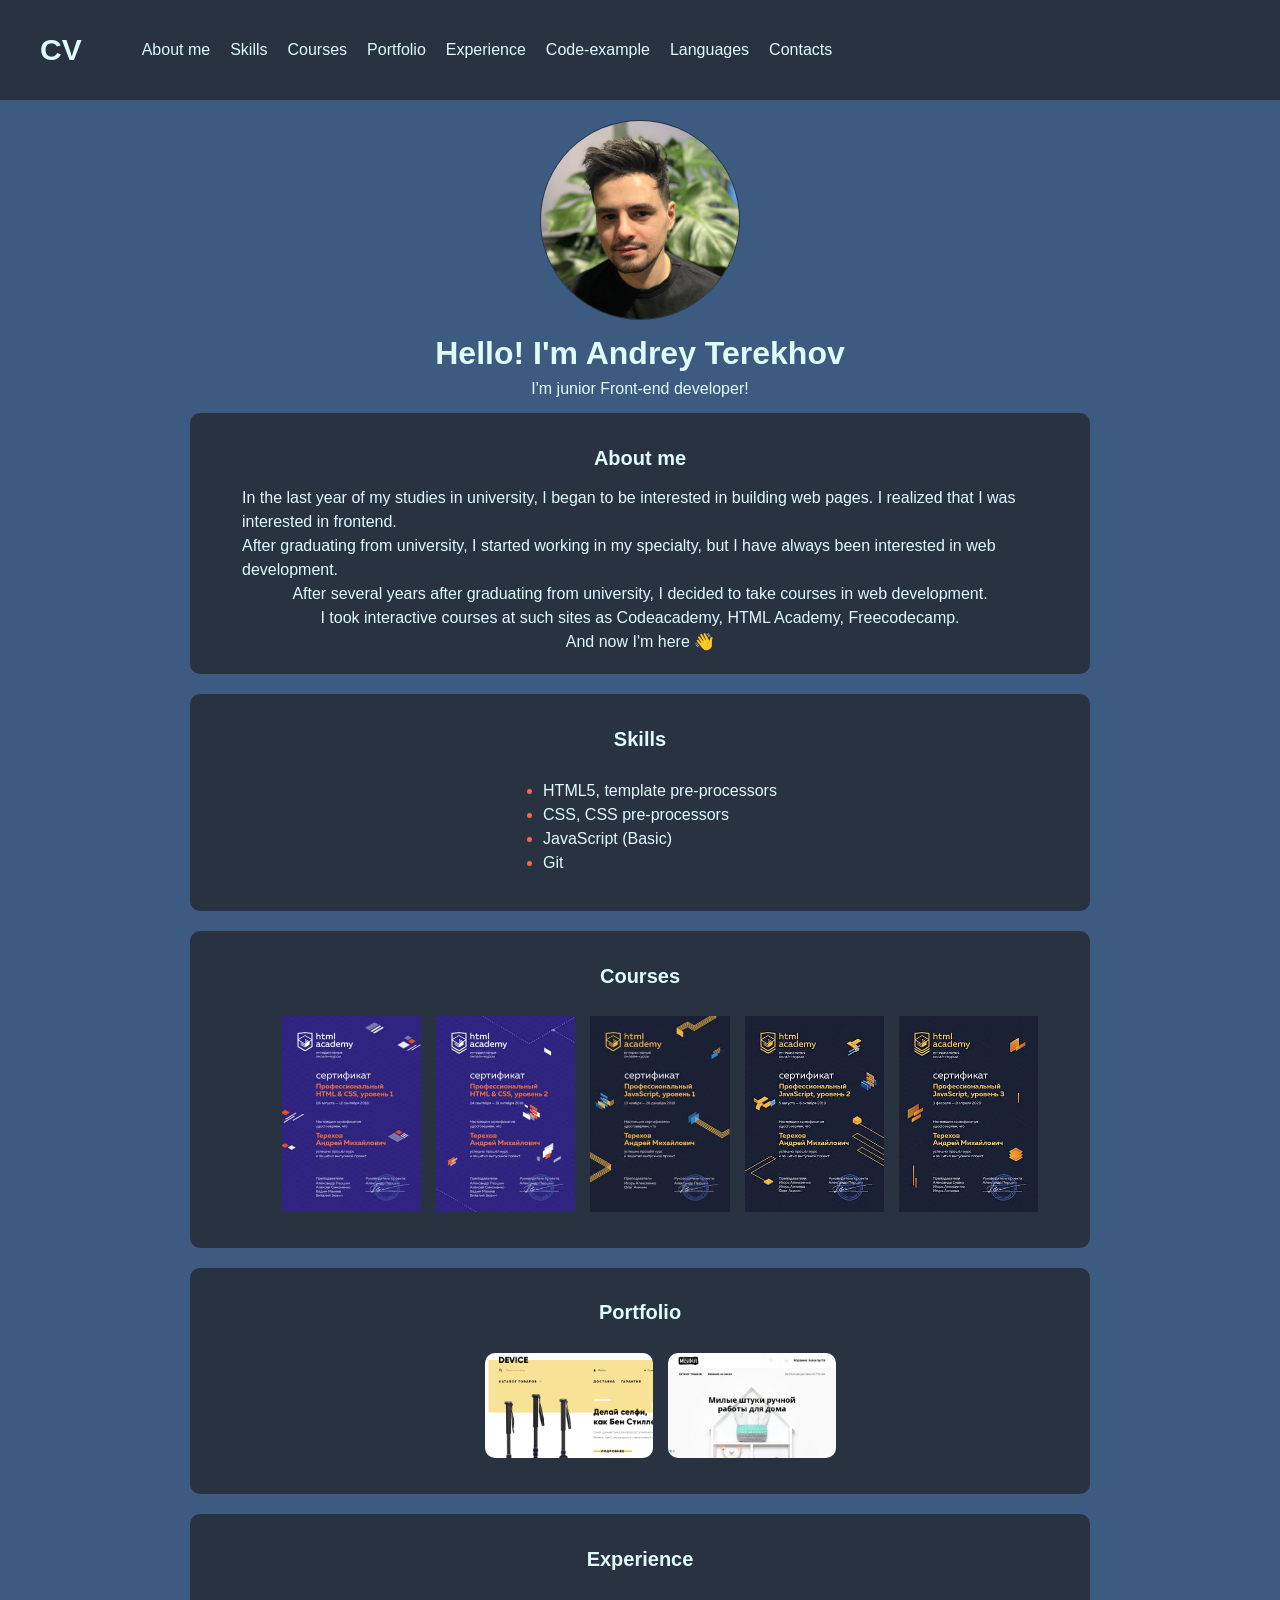
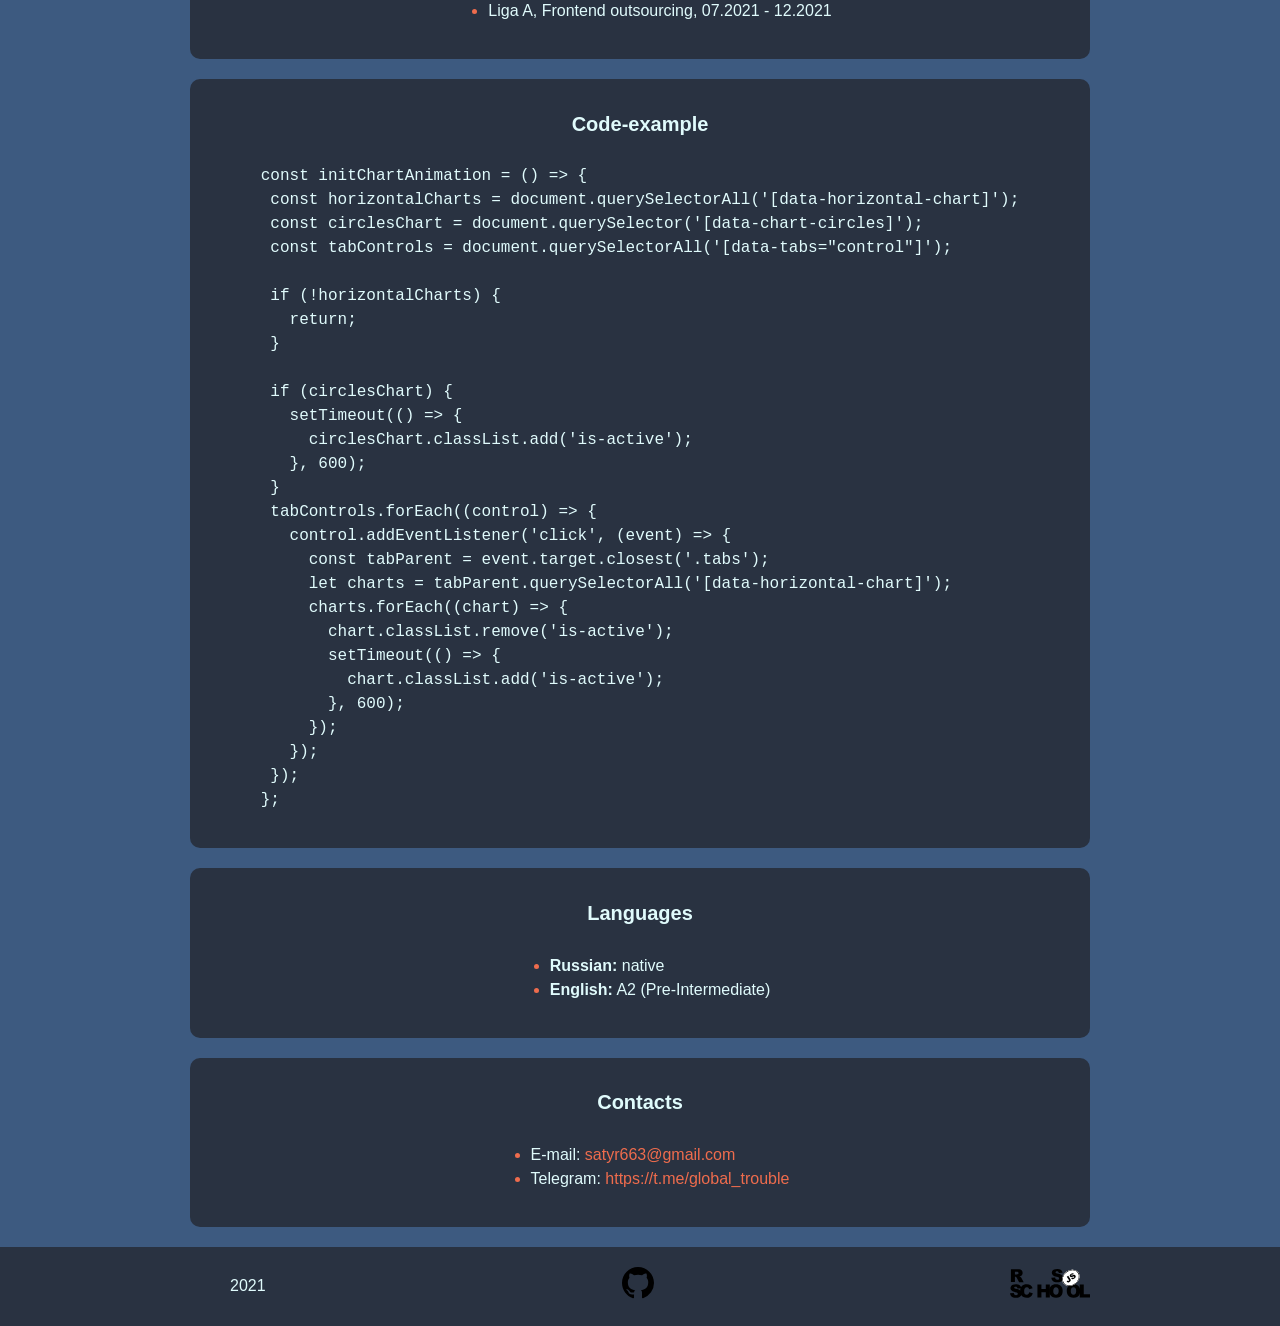
==== main.html @ 14628956 "feat: add html and css files in project" ====
<!DOCTYPE html>
<html lang="ru">
  <head>
    <title>CV</title>
    <meta charset="utf-8">
    <meta name="viewport" content="width=device-width, initial-scale=1.0">
    <meta http-equiv="X-UA-Compatible" content="ie=edge">
    <meta name="description" content="CV">
    <link rel="stylesheet" href="css/style.min.css">
  </head>
  <body>
    <div class="visually-hidden"><svg xmlns="http://www.w3.org/2000/svg" xmlns:xlink="http://www.w3.org/1999/xlink"><symbol id="icon-close" viewBox="0 0 20 20"><path d="M.293 18.291a1 1 0 101.414 1.414L10 11.413l8.292 8.292a1 1 0 101.414-1.414l-8.292-8.292 8.292-8.292A1 1 0 1018.291.293L9.999 8.585 1.707.293A1 1 0 10.293 1.707L8.585 10 .293 18.291z"/></symbol></svg></div>
    <div class="wrapper">
      <header class="header">
        <div class="header__wrapper"><a class="header__logo">CV</a>
          <nav class="main-nav">
            <button class="main-nav__toggle btn-reset" type="button" aria-label="Переключатель отображения меню" aria-pressed="false">
              <svg width="20" height="20" aria-hidden="true">
                <use xlink:href="#icon-burger"></use>
              </svg>
            </button>
            <div class="main-nav__wrapper">
              <ul class="main-nav__list">
                <li class="main-nav__item"><a class="main-nav__link" href="#about-me">About me</a>
                </li>
                <li class="main-nav__item"><a class="main-nav__link" href="#skills">Skills</a>
                </li>
                <li class="main-nav__item"><a class="main-nav__link" href="#courses">Courses</a>
                </li>
                <li class="main-nav__item"><a class="main-nav__link" href="#portfolio">Portfolio</a>
                </li>
                <li class="main-nav__item"><a class="main-nav__link" href="#experience">Experience</a>
                </li>
                <li class="main-nav__item"><a class="main-nav__link" href="#code-example">Code-example</a>
                </li>
                <li class="main-nav__item"><a class="main-nav__link" href="#languages">Languages</a>
                </li>
                <li class="main-nav__item"><a class="main-nav__link" href="#contacts">Contacts</a>
                </li>
              </ul>
            </div>
          </nav>
        </div>
      </header>
      <main>
        <section class="hero-unit">
          <div class="container">
            <div class="hero-unit__wrapper">
              <div class="hero-unit__avatar"><img src="img/content/photo.jpg" srcset="img/content/photo@2x.jpg 2x" width="120" height="120" alt="Photo of Andrey">
              </div>
              <div class="hero-unit__col">
                <h1 class="title">Hello! I'm Andrey Terekhov</h1>
                <p class="text">I'm junior Front-end developer!</p>
              </div>
            </div>
          </div>
        </section>
        <section class="section about-me" id="about-me">
          <div class="container">
            <div class="section__wrapper">
              <h2 class="title">About me</h2>
              <p class="text">In the last year of my studies in university, I began to be interested in building web pages. I realized that I was interested in frontend.</p>
              <p class="text">After graduating from university, I started working in my specialty, but I have always been interested in web development.</p>
              <p class="text">After several years after graduating from university, I decided to take courses in web development.</p>
              <p class="text">I took interactive courses at such sites as Codeacademy, HTML Academy, Freecodecamp.</p>
              <p class="text">And now I'm here 👋</p>
            </div>
          </div>
        </section>
        <section class="section skills" id="skills">
          <div class="container">
            <div class="section__wrapper">
              <h2 class="title">Skills</h2>
              <ul>
                <li>HTML5, template pre-processors</li>
                <li>CSS, CSS pre-processors</li>
                <li>JavaScript (Basic)</li>
                <li>Git</li>
              </ul>
            </div>
          </div>
        </section>
        <section class="section courses" id="courses">
          <div class="container">
            <div class="section__wrapper">
              <h2 class="title">Courses</h2>
              <ul class="courses__list">
                <li><a href="https://assets.htmlacademy.ru/certificates/intensive/87/117192.pdf?1536945307" target="_blank" rel="noopener noreferrer"><img src="img/content/html1.jpg" srcset="img/content/html1@2x.jpg 2x" width="270" height="379" alt="html1"></a></li>
                <li><a href="https://assets.htmlacademy.ru/certificates/intensive/91/117192.pdf?1542209056" target="_blank" rel="noopener noreferrer"><img src="img/content/html2.jpg" srcset="img/content/html2@2x.jpg 2x" width="270" height="379" alt="html2"></a></li>
                <li><a href="https://assets.htmlacademy.ru/certificates/intensive/95/117192.pdf?1549277543" target="_blank" rel="noopener noreferrer"><img src="img/content/js1.jpg" srcset="img/content/js1@2x.jpg 2x" width="270" height="379" alt="js1"></a></li>
                <li><a href="https://assets.htmlacademy.ru/certificates/intensive/137/117192.pdf?1569927193" target="_blank" rel="noopener noreferrer"><img src="img/content/js2.jpg" srcset="img/content/js2@2x.jpg 2x" width="270" height="379" alt="js2"></a></li>
                <li><a href="https://assets.htmlacademy.ru/certificates/intensive/139/117192.pdf?1585689611" target="_blank" rel="noopener noreferrer"><img src="img/content/js3.jpg" srcset="img/content/js3@2x.jpg 2x" width="270" height="379" alt="js3"></a></li>
              </ul>
            </div>
          </div>
        </section>
        <section class="section portfolio" id="portfolio">
          <div class="container">
            <div class="section__wrapper">
              <h2 class="title">Portfolio</h2>
              <ul>
                <li><a href="https://inspiring-euler-2de809.netlify.app/" target="_blank" rel="noopener noreferrer"><img src="img/content/device.png" srcset="img/content/device@2x.png 2x" width="168" height="105" alt="device"></a></li>
                <li><a href="https://mystifying-torvalds-80da05.netlify.app/" target="_blank" rel="noopener noreferrer"><img src="img/content/mishka.png" srcset="img/content/mishka@2x.png 2x" width="168" height="105" alt="mishka"></a></li>
              </ul>
            </div>
          </div>
        </section>
        <section class="section experience" id="experience">
          <div class="container">
            <div class="section__wrapper">
              <h2 class="title">Experience</h2>
              <ul>
                <li>Liga A, Frontend outsourcing, 07.2021 - 12.2021</li>
              </ul>
            </div>
          </div>
        </section>
        <section class="section code-example" id="code-example">
          <div class="container">
            <div class="section__wrapper">
              <h2 class="title">Code-example</h2>
              <pre>const initChartAnimation = () => {
 const horizontalCharts = document.querySelectorAll('[data-horizontal-chart]');
 const circlesChart = document.querySelector('[data-chart-circles]');
 const tabControls = document.querySelectorAll('[data-tabs="control"]');

 if (!horizontalCharts) {
   return;
 }

 if (circlesChart) {
   setTimeout(() => {
     circlesChart.classList.add('is-active');
   }, 600);
 }
 tabControls.forEach((control) => {
   control.addEventListener('click', (event) => {
     const tabParent = event.target.closest('.tabs');
     let charts = tabParent.querySelectorAll('[data-horizontal-chart]');
     charts.forEach((chart) => {
       chart.classList.remove('is-active');
       setTimeout(() => {
         chart.classList.add('is-active');
       }, 600);
     });
   });
 });
};</pre>
            </div>
          </div>
        </section>
        <section class="section languages" id="languages">
          <div class="container">
            <div class="section__wrapper">
              <h2 class="title">Languages</h2>
              <ul>
                <li><b>Russian:</b> native</li>
                <li><b>English:</b> A2 (Pre-Intermediate)</li>
              </ul>
            </div>
          </div>
        </section>
        <section class="section contacts" id="contacts">
          <div class="container">
            <div class="section__wrapper">
              <h2 class="title">Contacts</h2>
              <ul>
                <li>E-mail:<a href="mailto:satyr663@gmail.com" target="_blank" rel="noopener noreferrer">&nbsp;satyr663@gmail.com</a></li>
                <li>Telegram:<a href="https://t.me/global_trouble" target="_blank" rel="noopener noreferrer">&nbsp;https://t.me/global_trouble</a></li>
              </ul>
            </div>
          </div>
        </section>
      </main>
      <footer class="footer">
        <ul>
          <li>2021</li>
          <li><a href="https://github.com/Trouble-Andrew" target="_blank" rel="noopener noreferrer"><svg height="32" aria-hidden="true" viewBox="0 0 16 16" version="1.1" width="32" data-view-component="true" class="octicon octicon-mark-github">
<path fill-rule="evenodd" d="M8 0C3.58 0 0 3.58 0 8c0 3.54 2.29 6.53 5.47 7.59.4.07.55-.17.55-.38 0-.19-.01-.82-.01-1.49-2.01.37-2.53-.49-2.69-.94-.09-.23-.48-.94-.82-1.13-.28-.15-.68-.52-.01-.53.63-.01 1.08.58 1.23.82.72 1.21 1.87.87 2.33.66.07-.52.28-.87.51-1.07-1.78-.2-3.64-.89-3.64-3.95 0-.87.31-1.59.82-2.15-.08-.2-.36-1.02.08-2.12 0 0 .67-.21 2.2.82.64-.18 1.32-.27 2-.27.68 0 1.36.09 2 .27 1.53-1.04 2.2-.82 2.2-.82.44 1.1.16 1.92.08 2.12.51.56.82 1.27.82 2.15 0 3.07-1.87 3.75-3.65 3.95.29.25.54.73.54 1.48 0 1.07-.01 1.93-.01 2.2 0 .21.15.46.55.38A8.013 8.013 0 0016 8c0-4.42-3.58-8-8-8z"></path>
</svg></a></li>
          <li class="footer__rs"><a href="https://rs.school/js/" target="_blank" rel="noopener noreferrer"><svg id="Layer_1" xmlns="http://www.w3.org/2000/svg" xmlns:xlink="http://www.w3.org/1999/xlink" viewBox="0 0 552.8 205.3"><style>.st0{fill:#fff}.st1{clip-path:url(#SVGID_2_)}.st2{clip-path:url(#SVGID_4_)}.st3{clip-path:url(#SVGID_6_)}.st4{clip-path:url(#SVGID_8_)}.st5{fill:#fff;stroke:#000;stroke-width:4;stroke-miterlimit:10}.st6{clip-path:url(#SVGID_8_)}.st6,.st7{fill:none;stroke:#000;stroke-width:4;stroke-miterlimit:10}.st8,.st9{clip-path:url(#SVGID_10_)}.st9{fill:none;stroke:#000;stroke-width:4;stroke-miterlimit:10}</style><title>rs_school_js</title><path d="M285.4 68l26.3-1.7c.6 4.3 1.7 7.5 3.5 9.8 2.9 3.6 6.9 5.4 12.2 5.4 3.9 0 7-.9 9.1-2.8 2-1.5 3.2-3.9 3.2-6.4 0-2.4-1.1-4.7-3-6.2-2-1.8-6.7-3.6-14.1-5.2-12.1-2.7-20.8-6.3-25.9-10.9-5.1-4.3-8-10.6-7.8-17.3 0-4.6 1.4-9.2 4-13 3-4.3 7.1-7.7 12-9.6 5.3-2.3 12.7-3.5 22-3.5 11.4 0 20.1 2.1 26.1 6.4 6 4.2 9.6 11 10.7 20.3l-26 1.5c-.7-4-2.1-6.9-4.4-8.8s-5.3-2.8-9.2-2.8c-3.2 0-5.6.7-7.2 2-1.5 1.2-2.5 3-2.4 5 0 1.5.8 2.9 2 3.8 1.3 1.2 4.4 2.3 9.3 3.3 12.1 2.6 20.7 5.2 26 7.9 5.3 2.7 9.1 6 11.4 9.9 2.4 4 3.6 8.6 3.5 13.3 0 5.6-1.6 11.2-4.8 15.9-3.3 4.9-7.9 8.7-13.3 11-5.7 2.5-12.9 3.8-21.5 3.8-15.2 0-25.7-2.9-31.6-8.8S286.1 77 285.4 68zM6.3 97.6V8.2h46.1c8.5 0 15.1.7 19.6 2.2 4.4 1.4 8.3 4.3 10.9 8.2 2.9 4.3 4.3 9.3 4.2 14.5.3 8.8-4.2 17.2-11.9 21.6-3 1.7-6.3 2.9-9.7 3.5 2.5.7 5 1.9 7.2 3.3 1.7 1.4 3.1 3 4.4 4.7 1.5 1.7 2.8 3.6 3.9 5.6l13.4 25.9H63L48.2 70.2c-1.9-3.5-3.5-5.8-5-6.9-2-1.4-4.4-2.1-6.8-2.1H34v36.3H6.3zM34 44.4h11.7c2.5-.2 4.9-.6 7.3-1.2 1.8-.3 3.4-1.3 4.5-2.8 2.7-3.6 2.3-8.7-1-11.8-1.8-1.5-5.3-2.3-10.3-2.3H34v18.1zM0 174.2l26.3-1.7c.6 4.3 1.7 7.5 3.5 9.8 2.8 3.6 6.9 5.5 12.2 5.5 3.9 0 7-.9 9.1-2.8 2-1.6 3.2-3.9 3.2-6.4 0-2.4-1.1-4.7-3-6.2-2-1.8-6.7-3.6-14.2-5.2-12.1-2.7-20.8-6.3-25.9-10.9-5.1-4.3-8-10.6-7.8-17.3 0-4.6 1.4-9.2 4-13 3-4.3 7.1-7.7 12-9.6 5.3-2.3 12.7-3.5 22-3.5 11.4 0 20.1 2.1 26.1 6.4s9.5 11 10.6 20.3l-26 1.5c-.7-4-2.1-6.9-4.4-8.8-2.2-1.9-5.3-2.8-9.2-2.7-3.2 0-5.6.7-7.2 2.1-1.6 1.2-2.5 3-2.4 5 0 1.5.8 2.9 2 3.8 1.3 1.2 4.4 2.3 9.3 3.3 12.1 2.6 20.7 5.2 26 7.9 5.3 2.7 9.1 6 11.4 9.9 2.4 4 3.6 8.6 3.6 13.2 0 5.6-1.7 11.1-4.8 15.8-3.3 4.9-7.9 8.7-13.3 11-5.7 2.5-12.9 3.8-21.5 3.8-15.2 0-25.7-2.9-31.6-8.8-5.9-6-9.2-13.4-10-22.4z"/><path d="M133 167.2l24.2 7.3c-1.3 6.1-4 11.9-7.7 17-3.4 4.5-7.9 8-13 10.3-5.2 2.3-11.8 3.5-19.8 3.5-9.7 0-17.7-1.4-23.8-4.2-6.2-2.8-11.5-7.8-16-14.9-4.5-7.1-6.7-16.2-6.7-27.3 0-14.8 3.9-26.2 11.8-34.1s19-11.9 33.4-11.9c11.3 0 20.1 2.3 26.6 6.8 6.4 4.6 11.2 11.6 14.4 21l-24.4 5.4c-.6-2.1-1.5-4.2-2.7-6-1.5-2.1-3.4-3.7-5.7-4.9-2.3-1.2-4.9-1.7-7.5-1.7-6.3 0-11.1 2.5-14.4 7.6-2.5 3.7-3.8 9.6-3.8 17.6 0 9.9 1.5 16.7 4.5 20.4 3 3.7 7.2 5.5 12.7 5.5 5.3 0 9.3-1.5 12-4.4 2.7-3.1 4.7-7.4 5.9-13zm56.5-52.8h27.6v31.3h30.2v-31.3h27.8v89.4h-27.8v-36.2h-30.2v36.2h-27.6v-89.4z"/><path d="M271.3 159.1c0-14.6 4.1-26 12.2-34.1 8.1-8.1 19.5-12.2 34-12.2 14.9 0 26.3 4 34.4 12S364 144 364 158.4c0 10.5-1.8 19-5.3 25.7-3.4 6.6-8.7 12-15.2 15.6-6.7 3.7-15 5.6-24.9 5.6-10.1 0-18.4-1.6-25-4.8-6.8-3.4-12.4-8.7-16.1-15.2-4.1-7-6.2-15.7-6.2-26.2zm27.6.1c0 9 1.7 15.5 5 19.5 3.3 3.9 7.9 5.9 13.7 5.9 5.9 0 10.5-1.9 13.8-5.8s4.9-10.8 4.9-20.8c0-8.4-1.7-14.6-5.1-18.4-3.4-3.9-8-5.8-13.8-5.8-5.1-.2-10 2-13.4 5.9-3.4 3.9-5.1 10.4-5.1 19.5zm93.4-.1c0-14.6 4.1-26 12.2-34.1 8.1-8.1 19.5-12.2 34-12.2 14.9 0 26.4 4 34.4 12S485 144 485 158.4c0 10.5-1.8 19-5.3 25.7-3.4 6.6-8.7 12-15.2 15.6-6.7 3.7-15 5.6-24.9 5.6-10.1 0-18.4-1.6-25-4.8-6.8-3.4-12.4-8.7-16.1-15.2-4.1-7-6.2-15.7-6.2-26.2zm27.6.1c0 9 1.7 15.5 5 19.5 3.3 3.9 7.9 5.9 13.7 5.9 5.9 0 10.5-1.9 13.8-5.8 3.3-3.9 4.9-10.8 4.9-20.8 0-8.4-1.7-14.6-5.1-18.4-3.4-3.9-8-5.8-13.8-5.8-5.1-.2-10.1 2-13.4 5.9-3.4 3.9-5.1 10.4-5.1 19.5z"/><path d="M482.1 114.4h27.6v67.4h43.1v22H482v-89.4z"/><ellipse transform="rotate(-37.001 420.46 67.88)" class="st0" cx="420.5" cy="67.9" rx="63" ry="51.8"/><defs><ellipse id="SVGID_1_" transform="rotate(-37.001 420.46 67.88)" cx="420.5" cy="67.9" rx="63" ry="51.8"/></defs><clipPath id="SVGID_2_"><use xlink:href="#SVGID_1_" overflow="visible"/></clipPath><g class="st1"><path transform="rotate(-37.001 420.82 68.353)" class="st0" d="M330.9-14.2h179.8v165.1H330.9z"/><g id="Layer_2_1_"><defs><path id="SVGID_3_" transform="rotate(-37.001 420.82 68.353)" d="M330.9-14.2h179.8v165.1H330.9z"/></defs><clipPath id="SVGID_4_"><use xlink:href="#SVGID_3_" overflow="visible"/></clipPath><g id="Layer_1-2" class="st2"><ellipse transform="rotate(-37.001 420.46 67.88)" class="st0" cx="420.5" cy="67.9" rx="63" ry="51.8"/><defs><ellipse id="SVGID_5_" transform="rotate(-37.001 420.46 67.88)" cx="420.5" cy="67.9" rx="63" ry="51.8"/></defs><clipPath id="SVGID_6_"><use xlink:href="#SVGID_5_" overflow="visible"/></clipPath><g class="st3"><path transform="rotate(-37 420.799 68.802)" class="st0" d="M357.8 17h125.9v103.7H357.8z"/><defs><path id="SVGID_7_" transform="rotate(-37 420.799 68.802)" d="M357.8 17h125.9v103.7H357.8z"/></defs><clipPath id="SVGID_8_"><use xlink:href="#SVGID_7_" overflow="visible"/></clipPath><g class="st4"><ellipse transform="rotate(-37.001 420.46 67.88)" class="st5" cx="420.5" cy="67.9" rx="63" ry="51.8"/></g><path transform="rotate(-37 420.799 68.802)" class="st6" d="M357.8 17h125.9v103.7H357.8z"/><ellipse transform="rotate(-37.001 420.46 67.88)" class="st7" cx="420.5" cy="67.9" rx="63" ry="51.8"/><path transform="rotate(-37 420.799 68.802)" class="st0" d="M357.8 17h125.9v103.7H357.8z"/><defs><path id="SVGID_9_" transform="rotate(-37 420.799 68.802)" d="M357.8 17h125.9v103.7H357.8z"/></defs><clipPath id="SVGID_10_"><use xlink:href="#SVGID_9_" overflow="visible"/></clipPath><g class="st8"><ellipse transform="rotate(-37.001 420.46 67.88)" class="st5" cx="420.5" cy="67.9" rx="63" ry="51.8"/></g><path transform="rotate(-37 420.799 68.802)" class="st9" d="M357.8 17h125.9v103.7H357.8z"/><path transform="rotate(-37.001 420.82 68.353)" class="st7" d="M330.9-14.2h179.8v165.1H330.9z"/></g><ellipse transform="rotate(-37.001 420.46 67.88)" class="st7" cx="420.5" cy="67.9" rx="63" ry="51.8"/><path d="M392.4 61.3l10-7 12.3 17.5c2.1 2.8 3.7 5.8 4.9 9.1.7 2.5.5 5.2-.5 7.6-1.3 3-3.4 5.5-6.2 7.3-3.3 2.3-6.1 3.6-8.5 4-2.3.4-4.7 0-6.9-1-2.4-1.2-4.5-2.9-6.1-5.1l8.6-8c.7 1.1 1.6 2.1 2.6 2.9.7.5 1.5.8 2.4.8.7 0 1.4-.3 1.9-.7 1-.6 1.7-1.8 1.6-3-.3-1.7-1-3.4-2.1-4.7l-14-19.7zm30 11.1l9.1-7.2c1 1.2 2.3 2.1 3.7 2.6 2 .6 4.1.2 5.8-1.1 1.2-.8 2.2-1.9 2.6-3.3.6-1.8-.4-3.8-2.2-4.4-.3-.1-.6-.2-.9-.2-1.2-.1-3.3.4-6.4 1.7-5.1 2.1-9.1 2.9-12.1 2.6-2.9-.3-5.6-1.8-7.2-4.3-1.2-1.7-1.8-3.7-1.9-5.7 0-2.3.6-4.6 1.9-6.5 1.9-2.7 4.2-5 7-6.8 4.2-2.9 7.9-4.3 11.1-4.3 3.2 0 6.2 1.5 9 4.6l-9 7.1c-1.8-2.3-5.2-2.8-7.5-1l-.3.3c-1 .6-1.7 1.5-2.1 2.6-.3.8-.1 1.7.4 2.4.4.5 1 .9 1.7.9.8.1 2.2-.3 4.2-1.2 5-2.1 8.8-3.3 11.4-3.7 2.2-.4 4.5-.2 6.6.7 1.9.8 3.5 2.2 4.6 3.9 1.4 2 2.2 4.4 2.3 6.9.1 2.6-.6 5.1-2 7.3-1.8 2.7-4.1 5-6.8 6.8-5.5 3.8-10 5.4-13.6 4.8-3.9-.6-7.1-2.6-9.4-5.5z"/></g></g></g></svg></a></li>
        </ul>
      </footer>
    </div>
  </body>
</html>
---- css/style.min.css ----
/*! normalize.css v8.0.1 | MIT License | github.com/necolas/normalize.css */
@-webkit-keyframes disableBreakpointAnimation{0%,to{visibility:hidden;opacity:0}}@keyframes disableBreakpointAnimation{0%,to{visibility:hidden;opacity:0}}html{line-height:1.15;-webkit-text-size-adjust:100%}details,main{display:block}h1{margin:.67em 0;font-size:2em}hr{-webkit-box-sizing:content-box;box-sizing:content-box;height:0;overflow:visible}code,kbd,pre,samp{font-size:1em;font-family:monospace,monospace}a{background-color:transparent;color:#ee6c4d;text-decoration:none}abbr[title]{-webkit-text-decoration:underline dotted;text-decoration:underline dotted;border-bottom:none}b,strong{font-weight:bolder}small{font-size:80%}sub,sup{position:relative;font-size:75%;line-height:0;vertical-align:baseline}sub{bottom:-.25em}sup{top:-.5em}img{border-style:none}button,input,optgroup,select,textarea{margin:0;font-size:100%;line-height:1.15;font-family:inherit}button,input{overflow:visible}button,select{text-transform:none}[type=button]::-moz-focus-inner,[type=reset]::-moz-focus-inner,[type=submit]::-moz-focus-inner,button::-moz-focus-inner{padding:0;border-style:none}[type=button]:-moz-focusring,[type=reset]:-moz-focusring,[type=submit]:-moz-focusring,button:-moz-focusring{outline:1px dotted ButtonText}fieldset{padding:.35em .75em .625em}legend{display:table;max-width:100%;color:inherit;white-space:normal}progress{vertical-align:baseline}textarea{overflow:auto;resize:none}[type=checkbox],[type=radio],legend{-webkit-box-sizing:border-box;box-sizing:border-box;padding:0}[type=number]::-webkit-inner-spin-button,[type=number]::-webkit-outer-spin-button{height:auto}[type=search]{outline-offset:-2px;-webkit-appearance:textfield}[type=search]::-webkit-search-decoration{-webkit-appearance:none}::-webkit-file-upload-button{font:inherit;-webkit-appearance:button}summary{display:list-item}[hidden],template{display:none}@font-face{font-style:normal;font-weight:400;font-family:"";font-display:swap;src:url(../fonts/.woff2) format("woff2"),url(../fonts/.woff) format("woff")}*,::after,::before,html{-webkit-box-sizing:border-box;box-sizing:border-box}body,html{margin:0;padding:0;font-size:1.11111vw;line-height:1.66667vw}body{width:100%;height:100%;font-style:normal;font-weight:400;font-size:16px;line-height:24px;font-family:"","Arial",sans-serif;color:#e0fbfc;background-color:#3d5a80;scroll-behavior:smooth;-webkit-font-smoothing:antialiased;-moz-osx-font-smoothing:grayscale;text-rendering:optimizeLegibility}img,video{display:block;max-width:100%;height:auto}input:-webkit-autofill{-webkit-box-shadow:inset 0 0 0 1000px #fff;box-shadow:inset 0 0 0 1000px #fff;-webkit-text-fill-color:#000}input,select,textarea{border-radius:0}input::-webkit-input-placeholder,textarea::-webkit-input-placeholder{opacity:1}input::-moz-placeholder,textarea::-moz-placeholder{opacity:1}input:-ms-input-placeholder,input::-ms-input-placeholder,textarea:-ms-input-placeholder,textarea::-ms-input-placeholder{opacity:1}input::placeholder,textarea::placeholder{opacity:1}input:invalid,textarea:invalid{-webkit-box-shadow:none;box-shadow:none}input::-ms-clear,input::-ms-reveal{display:none}input[type=search]::-webkit-search-cancel-button,input[type=search]::-webkit-search-decoration,input[type=search]::-webkit-search-results-button,input[type=search]::-webkit-search-results-decoration{-webkit-appearance:none;appearance:none}input::-webkit-inner-spin-button,input::-webkit-outer-spin-button{margin:0;-webkit-appearance:none;appearance:none}input[type=number]{-webkit-appearance:textfield;-moz-appearance:textfield;appearance:textfield}input:matches([type=email],[type=number],[type=password],[type=search],[type=tel],[type=text],[type=url]),select,textarea{-webkit-appearance:none;-moz-appearance:none;appearance:none}[type=button],[type=reset],[type=submit],button{-webkit-appearance:none;-moz-appearance:none;appearance:none}li::marker{color:#ee6c4d}.wrapper{position:relative;display:-webkit-box;display:-ms-flexbox;display:flex;-webkit-box-orient:vertical;-webkit-box-direction:normal;-ms-flex-direction:column;flex-direction:column;min-height:100vh;min-height:calc(100*var(--vh, 1vh));overflow:hidden}.wrapper--no-scrollbar{height:100vh;height:calc(100*var(--vh, 1vh));-ms-overflow-style:none;scrollbar-width:none}.modal::-webkit-scrollbar,.wrapper--no-scrollbar::-webkit-scrollbar{display:none}.wrapper .footer,.wrapper .header{-ms-flex-negative:0;flex-shrink:0}.wrapper main{-webkit-box-flex:1;-ms-flex-positive:1;flex-grow:1}.visually-hidden{position:absolute;width:1px;height:1px;margin:-1px;clip:rect(0 0 0 0)}.no-transition{-webkit-transition:none!important;transition:none!important}.rouble{font-family:"Rouble","Arial",sans-serif;text-transform:lowercase!important;font-weight:400!important}.scroll-lock-ios{position:fixed;overflow:hidden}.scroll-lock{overflow:hidden}.container{width:100%;max-width:90rem;margin:0 auto;padding:0 2.5rem}.header{display:-webkit-box;display:-ms-flexbox;display:flex;-webkit-box-align:center;-ms-flex-align:center;align-items:center;min-height:100px;padding:0 40px;background-color:#293241}.header__logo{font-size:1.875rem;font-weight:700}.header ul,.header__wrapper{display:-webkit-box;display:-ms-flexbox;display:flex}.header__wrapper{-webkit-box-align:center;-ms-flex-align:center;align-items:center}.header a,.header p{color:#e0fbfc}.header ul{margin:0 20px 0 60px;padding:0;list-style:none}.header ul li{margin-right:20px}.main-nav__toggle{display:none}.footer{padding:20px 60px;background-color:#293241}.footer ul{list-style:none;-webkit-box-pack:justify;-ms-flex-pack:justify;justify-content:space-between;-webkit-box-align:center;-ms-flex-align:center;align-items:center;max-width:56.25rem;margin:0 auto}.footer a{display:block}.footer svg{max-width:9.375rem;height:auto}.footer__rs svg{width:5rem;height:auto}.footer ul,.modal,.modal__wrapper{display:-webkit-box;display:-ms-flexbox;display:flex}.modal{top:0;right:0;bottom:0;left:0;z-index:1000;-webkit-box-orient:vertical;-webkit-box-direction:normal;-ms-flex-direction:column;flex-direction:column;overflow-y:auto;-webkit-overflow-scrolling:touch;background-color:rgba(0,0,0,.8);-webkit-transform:scale(1.2);transform:scale(1.2);visibility:hidden;opacity:0;-webkit-transition:opacity .6s cubic-bezier(.55,0,.1,1),visibility .6s cubic-bezier(.55,0,.1,1),-webkit-transform .6s cubic-bezier(.55,0,.1,1);transition:opacity .6s cubic-bezier(.55,0,.1,1),transform .6s cubic-bezier(.55,0,.1,1),visibility .6s cubic-bezier(.55,0,.1,1);transition:opacity .6s cubic-bezier(.55,0,.1,1),transform .6s cubic-bezier(.55,0,.1,1),visibility .6s cubic-bezier(.55,0,.1,1),-webkit-transform .6s cubic-bezier(.55,0,.1,1);pointer-events:none;-ms-overflow-style:none;scrollbar-width:none;position:fixed}.modal__wrapper{position:relative;-ms-flex-negative:0;flex-shrink:0;-webkit-box-pack:center;-ms-flex-pack:center;justify-content:center;-webkit-box-align:center;-ms-flex-align:center;align-items:center;width:100%;min-height:100%;padding:60px 40px}.modal__overlay{position:absolute;top:0;left:0;width:100%;height:100%;cursor:pointer}.modal__content{position:relative;width:600px;padding:40px;background-color:#fff}.modal__close-btn{position:absolute;top:22px;right:22px;z-index:1;width:40px;height:40px;padding:0;background:0 0;border:0;cursor:pointer}.modal--responsive .modal__content{width:100%}.modal--fit-content .modal__content{width:auto}.modal--no-scale{-webkit-transform:none;transform:none}.modal--preload{-webkit-transition:none;transition:none}.modal.is-active{-webkit-transform:scale(1);transform:scale(1);visibility:visible;opacity:1;pointer-events:auto}.about-me{padding-top:1.25rem}.about-me__col,.about-me__wrapper{display:-webkit-box;display:-ms-flexbox;display:flex;-webkit-box-orient:vertical;-webkit-box-direction:normal;-ms-flex-direction:column;flex-direction:column;-webkit-box-align:center;-ms-flex-align:center;align-items:center}.about-me__avatar img,.hero-unit__avatar img{width:12.5rem;height:12.5rem;border-radius:50%;border:.0625rem solid #293241}.about-me .title{margin-bottom:1.25rem}.about-me .text{margin:0}.hero-unit{padding-top:1.25rem}.hero-unit__col,.hero-unit__wrapper{display:-webkit-box;display:-ms-flexbox;display:flex;-webkit-box-orient:vertical;-webkit-box-direction:normal;-ms-flex-direction:column;flex-direction:column;-webkit-box-align:center;-ms-flex-align:center;align-items:center}.hero-unit .title{margin-bottom:0}.hero-unit .text,.section .title{font-size:1rem;line-height:1rem}.section{max-width:56.25rem;margin:0 auto;margin-bottom:1.25rem;background-color:#293241;border-radius:.625rem;padding:1.25rem}.courses ul,.portfolio ul,.section__wrapper{display:-webkit-box;display:-ms-flexbox;display:flex}.section__wrapper{-webkit-box-orient:vertical;-webkit-box-direction:normal;-ms-flex-direction:column;flex-direction:column;-webkit-box-align:center;-ms-flex-align:center;align-items:center}.section .title{font-size:1.25rem}.courses ul,.portfolio ul{list-style:none}.courses li:not(:last-child),.portfolio li:not(:last-child){margin-right:.9375rem}.courses a{display:block;-webkit-transition:-webkit-transform .3s ease;transition:transform .3s ease;transition:transform .3s ease,-webkit-transform .3s ease}.courses a:hover,.portfolio a:hover{-webkit-transform:scale(1.05);transform:scale(1.05)}.contacts a{color:#ee6c4d}.portfolio a{display:block;-webkit-transition:-webkit-transform .3s ease;transition:transform .3s ease;transition:transform .3s ease,-webkit-transform .3s ease}.portfolio img{border-radius:.625rem}@media (max-width:1439px){body,html{font-size:16px;line-height:24px}.container{padding:0 32px}}@media (max-width:1023px){.container{padding:0 24px}}@media (max-width:767px){.container{padding:0 16px}.container--no-padding{padding:0}.modal__wrapper{padding:60px 16px}.modal__content{width:100%;padding:20px}.modal--fit-content .modal__content{width:100%}}
/*# sourceMappingURL=style.min.css.map */
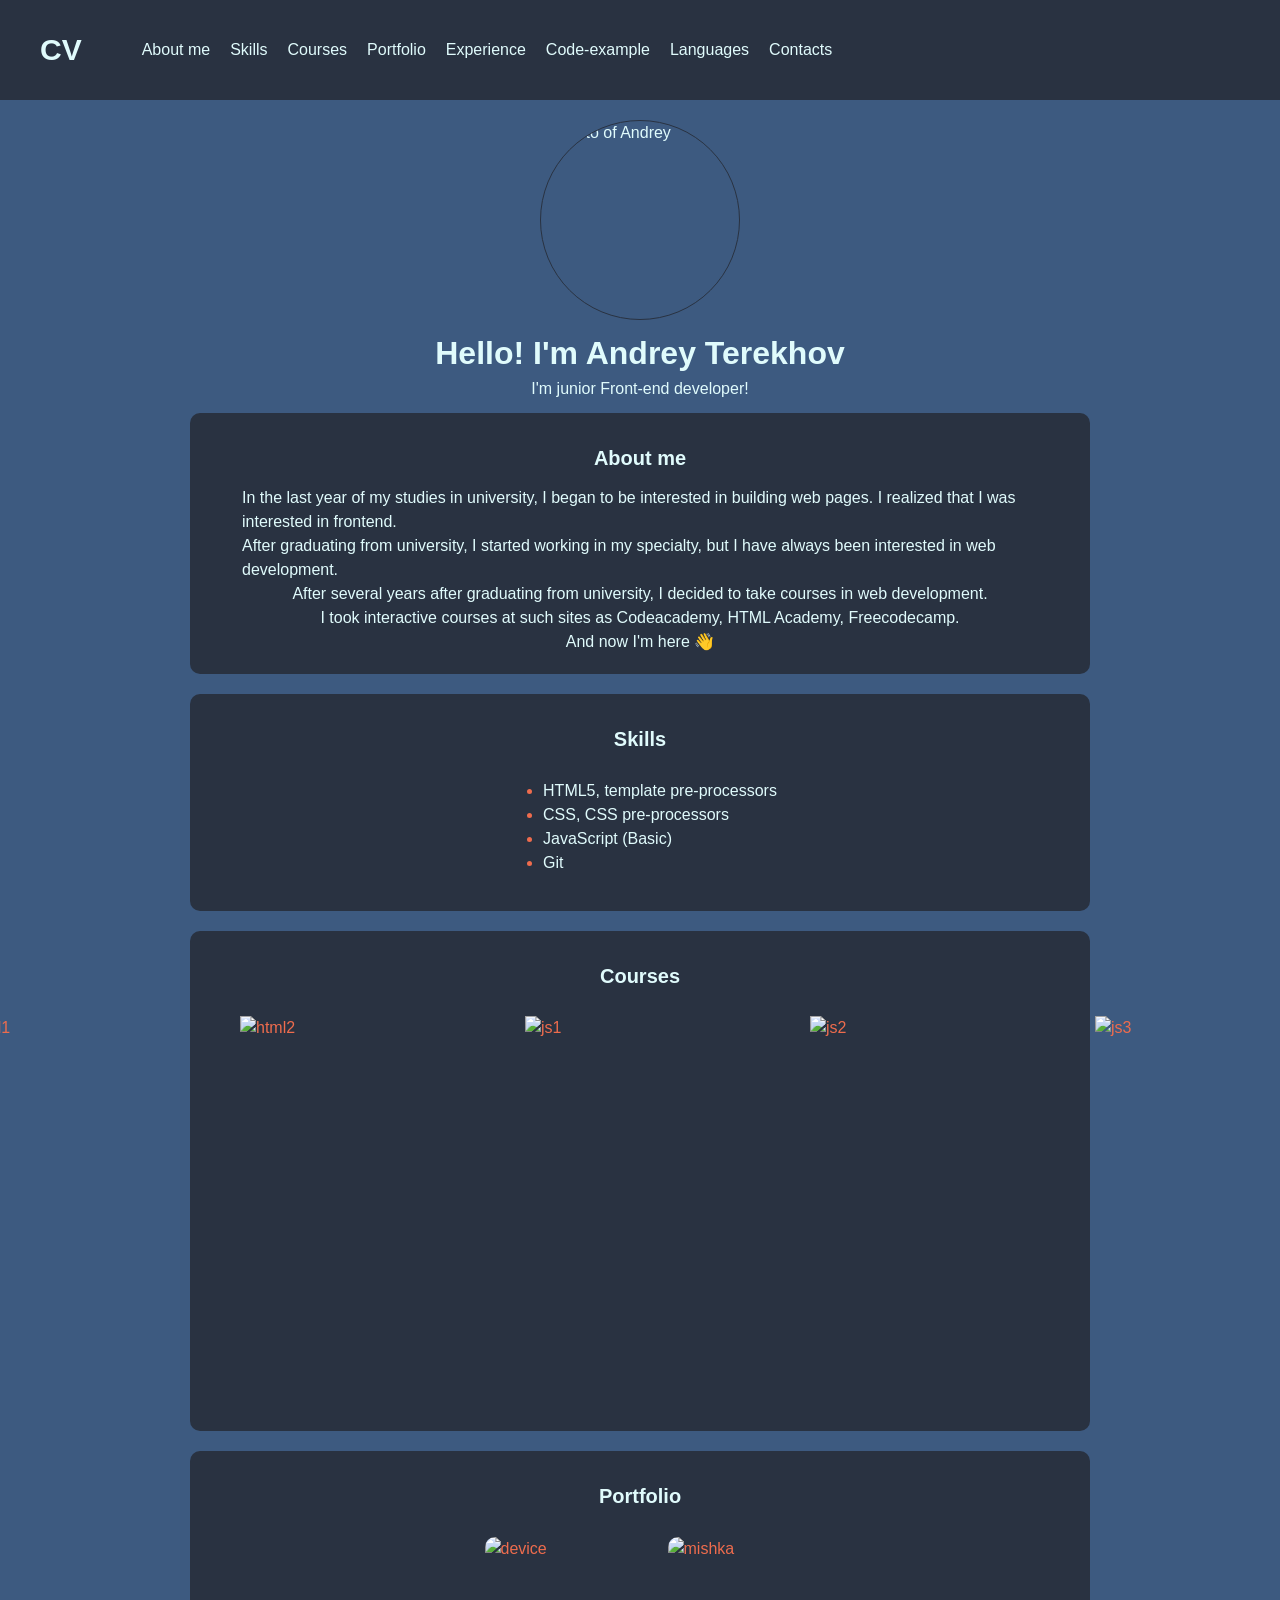
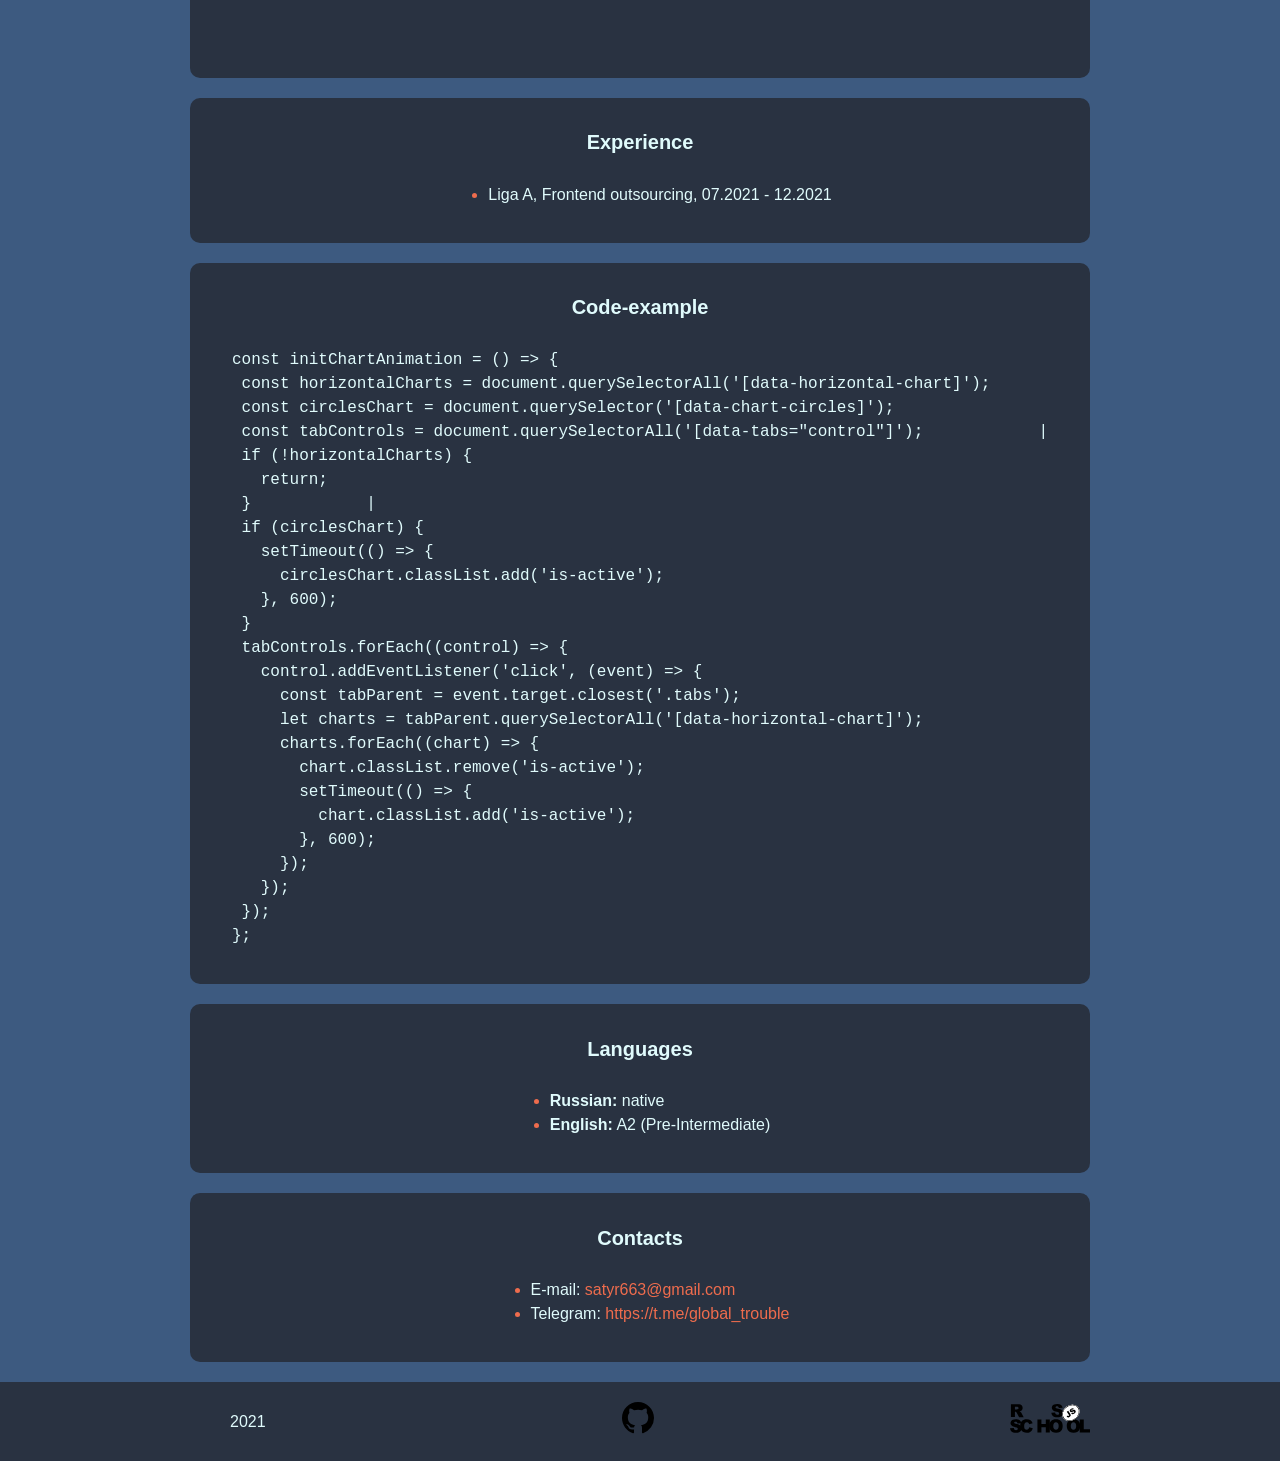
==== commit 677b7a73: "fix: fix smooth scroll" ====
--- a/main.html
+++ b/main.html
@@ -122,12 +122,10 @@
               <pre>const initChartAnimation = () => {
  const horizontalCharts = document.querySelectorAll('[data-horizontal-chart]');
  const circlesChart = document.querySelector('[data-chart-circles]');
- const tabControls = document.querySelectorAll('[data-tabs="control"]');
-
+ const tabControls = document.querySelectorAll('[data-tabs="control"]');            |
  if (!horizontalCharts) {
    return;
- }
-
+ }            |
  if (circlesChart) {
    setTimeout(() => {
      circlesChart.classList.add('is-active');
--- a/css/style.min.css
+++ b/css/style.min.css
@@ -1,3 +1,3 @@
 /*! normalize.css v8.0.1 | MIT License | github.com/necolas/normalize.css */
-@-webkit-keyframes disableBreakpointAnimation{0%,to{visibility:hidden;opacity:0}}@keyframes disableBreakpointAnimation{0%,to{visibility:hidden;opacity:0}}html{line-height:1.15;-webkit-text-size-adjust:100%}details,main{display:block}h1{margin:.67em 0;font-size:2em}hr{-webkit-box-sizing:content-box;box-sizing:content-box;height:0;overflow:visible}code,kbd,pre,samp{font-size:1em;font-family:monospace,monospace}a{background-color:transparent;color:#ee6c4d;text-decoration:none}abbr[title]{-webkit-text-decoration:underline dotted;text-decoration:underline dotted;border-bottom:none}b,strong{font-weight:bolder}small{font-size:80%}sub,sup{position:relative;font-size:75%;line-height:0;vertical-align:baseline}sub{bottom:-.25em}sup{top:-.5em}img{border-style:none}button,input,optgroup,select,textarea{margin:0;font-size:100%;line-height:1.15;font-family:inherit}button,input{overflow:visible}button,select{text-transform:none}[type=button]::-moz-focus-inner,[type=reset]::-moz-focus-inner,[type=submit]::-moz-focus-inner,button::-moz-focus-inner{padding:0;border-style:none}[type=button]:-moz-focusring,[type=reset]:-moz-focusring,[type=submit]:-moz-focusring,button:-moz-focusring{outline:1px dotted ButtonText}fieldset{padding:.35em .75em .625em}legend{display:table;max-width:100%;color:inherit;white-space:normal}progress{vertical-align:baseline}textarea{overflow:auto;resize:none}[type=checkbox],[type=radio],legend{-webkit-box-sizing:border-box;box-sizing:border-box;padding:0}[type=number]::-webkit-inner-spin-button,[type=number]::-webkit-outer-spin-button{height:auto}[type=search]{outline-offset:-2px;-webkit-appearance:textfield}[type=search]::-webkit-search-decoration{-webkit-appearance:none}::-webkit-file-upload-button{font:inherit;-webkit-appearance:button}summary{display:list-item}[hidden],template{display:none}@font-face{font-style:normal;font-weight:400;font-family:"";font-display:swap;src:url(../fonts/.woff2) format("woff2"),url(../fonts/.woff) format("woff")}*,::after,::before,html{-webkit-box-sizing:border-box;box-sizing:border-box}body,html{margin:0;padding:0;font-size:1.11111vw;line-height:1.66667vw}body{width:100%;height:100%;font-style:normal;font-weight:400;font-size:16px;line-height:24px;font-family:"","Arial",sans-serif;color:#e0fbfc;background-color:#3d5a80;scroll-behavior:smooth;-webkit-font-smoothing:antialiased;-moz-osx-font-smoothing:grayscale;text-rendering:optimizeLegibility}img,video{display:block;max-width:100%;height:auto}input:-webkit-autofill{-webkit-box-shadow:inset 0 0 0 1000px #fff;box-shadow:inset 0 0 0 1000px #fff;-webkit-text-fill-color:#000}input,select,textarea{border-radius:0}input::-webkit-input-placeholder,textarea::-webkit-input-placeholder{opacity:1}input::-moz-placeholder,textarea::-moz-placeholder{opacity:1}input:-ms-input-placeholder,input::-ms-input-placeholder,textarea:-ms-input-placeholder,textarea::-ms-input-placeholder{opacity:1}input::placeholder,textarea::placeholder{opacity:1}input:invalid,textarea:invalid{-webkit-box-shadow:none;box-shadow:none}input::-ms-clear,input::-ms-reveal{display:none}input[type=search]::-webkit-search-cancel-button,input[type=search]::-webkit-search-decoration,input[type=search]::-webkit-search-results-button,input[type=search]::-webkit-search-results-decoration{-webkit-appearance:none;appearance:none}input::-webkit-inner-spin-button,input::-webkit-outer-spin-button{margin:0;-webkit-appearance:none;appearance:none}input[type=number]{-webkit-appearance:textfield;-moz-appearance:textfield;appearance:textfield}input:matches([type=email],[type=number],[type=password],[type=search],[type=tel],[type=text],[type=url]),select,textarea{-webkit-appearance:none;-moz-appearance:none;appearance:none}[type=button],[type=reset],[type=submit],button{-webkit-appearance:none;-moz-appearance:none;appearance:none}li::marker{color:#ee6c4d}.wrapper{position:relative;display:-webkit-box;display:-ms-flexbox;display:flex;-webkit-box-orient:vertical;-webkit-box-direction:normal;-ms-flex-direction:column;flex-direction:column;min-height:100vh;min-height:calc(100*var(--vh, 1vh));overflow:hidden}.wrapper--no-scrollbar{height:100vh;height:calc(100*var(--vh, 1vh));-ms-overflow-style:none;scrollbar-width:none}.modal::-webkit-scrollbar,.wrapper--no-scrollbar::-webkit-scrollbar{display:none}.wrapper .footer,.wrapper .header{-ms-flex-negative:0;flex-shrink:0}.wrapper main{-webkit-box-flex:1;-ms-flex-positive:1;flex-grow:1}.visually-hidden{position:absolute;width:1px;height:1px;margin:-1px;clip:rect(0 0 0 0)}.no-transition{-webkit-transition:none!important;transition:none!important}.rouble{font-family:"Rouble","Arial",sans-serif;text-transform:lowercase!important;font-weight:400!important}.scroll-lock-ios{position:fixed;overflow:hidden}.scroll-lock{overflow:hidden}.container{width:100%;max-width:90rem;margin:0 auto;padding:0 2.5rem}.header{display:-webkit-box;display:-ms-flexbox;display:flex;-webkit-box-align:center;-ms-flex-align:center;align-items:center;min-height:100px;padding:0 40px;background-color:#293241}.header__logo{font-size:1.875rem;font-weight:700}.header ul,.header__wrapper{display:-webkit-box;display:-ms-flexbox;display:flex}.header__wrapper{-webkit-box-align:center;-ms-flex-align:center;align-items:center}.header a,.header p{color:#e0fbfc}.header ul{margin:0 20px 0 60px;padding:0;list-style:none}.header ul li{margin-right:20px}.main-nav__toggle{display:none}.footer{padding:20px 60px;background-color:#293241}.footer ul{list-style:none;-webkit-box-pack:justify;-ms-flex-pack:justify;justify-content:space-between;-webkit-box-align:center;-ms-flex-align:center;align-items:center;max-width:56.25rem;margin:0 auto}.footer a{display:block}.footer svg{max-width:9.375rem;height:auto}.footer__rs svg{width:5rem;height:auto}.footer ul,.modal,.modal__wrapper{display:-webkit-box;display:-ms-flexbox;display:flex}.modal{top:0;right:0;bottom:0;left:0;z-index:1000;-webkit-box-orient:vertical;-webkit-box-direction:normal;-ms-flex-direction:column;flex-direction:column;overflow-y:auto;-webkit-overflow-scrolling:touch;background-color:rgba(0,0,0,.8);-webkit-transform:scale(1.2);transform:scale(1.2);visibility:hidden;opacity:0;-webkit-transition:opacity .6s cubic-bezier(.55,0,.1,1),visibility .6s cubic-bezier(.55,0,.1,1),-webkit-transform .6s cubic-bezier(.55,0,.1,1);transition:opacity .6s cubic-bezier(.55,0,.1,1),transform .6s cubic-bezier(.55,0,.1,1),visibility .6s cubic-bezier(.55,0,.1,1);transition:opacity .6s cubic-bezier(.55,0,.1,1),transform .6s cubic-bezier(.55,0,.1,1),visibility .6s cubic-bezier(.55,0,.1,1),-webkit-transform .6s cubic-bezier(.55,0,.1,1);pointer-events:none;-ms-overflow-style:none;scrollbar-width:none;position:fixed}.modal__wrapper{position:relative;-ms-flex-negative:0;flex-shrink:0;-webkit-box-pack:center;-ms-flex-pack:center;justify-content:center;-webkit-box-align:center;-ms-flex-align:center;align-items:center;width:100%;min-height:100%;padding:60px 40px}.modal__overlay{position:absolute;top:0;left:0;width:100%;height:100%;cursor:pointer}.modal__content{position:relative;width:600px;padding:40px;background-color:#fff}.modal__close-btn{position:absolute;top:22px;right:22px;z-index:1;width:40px;height:40px;padding:0;background:0 0;border:0;cursor:pointer}.modal--responsive .modal__content{width:100%}.modal--fit-content .modal__content{width:auto}.modal--no-scale{-webkit-transform:none;transform:none}.modal--preload{-webkit-transition:none;transition:none}.modal.is-active{-webkit-transform:scale(1);transform:scale(1);visibility:visible;opacity:1;pointer-events:auto}.about-me{padding-top:1.25rem}.about-me__col,.about-me__wrapper{display:-webkit-box;display:-ms-flexbox;display:flex;-webkit-box-orient:vertical;-webkit-box-direction:normal;-ms-flex-direction:column;flex-direction:column;-webkit-box-align:center;-ms-flex-align:center;align-items:center}.about-me__avatar img,.hero-unit__avatar img{width:12.5rem;height:12.5rem;border-radius:50%;border:.0625rem solid #293241}.about-me .title{margin-bottom:1.25rem}.about-me .text{margin:0}.hero-unit{padding-top:1.25rem}.hero-unit__col,.hero-unit__wrapper{display:-webkit-box;display:-ms-flexbox;display:flex;-webkit-box-orient:vertical;-webkit-box-direction:normal;-ms-flex-direction:column;flex-direction:column;-webkit-box-align:center;-ms-flex-align:center;align-items:center}.hero-unit .title{margin-bottom:0}.hero-unit .text,.section .title{font-size:1rem;line-height:1rem}.section{max-width:56.25rem;margin:0 auto;margin-bottom:1.25rem;background-color:#293241;border-radius:.625rem;padding:1.25rem}.courses ul,.portfolio ul,.section__wrapper{display:-webkit-box;display:-ms-flexbox;display:flex}.section__wrapper{-webkit-box-orient:vertical;-webkit-box-direction:normal;-ms-flex-direction:column;flex-direction:column;-webkit-box-align:center;-ms-flex-align:center;align-items:center}.section .title{font-size:1.25rem}.courses ul,.portfolio ul{list-style:none}.courses li:not(:last-child),.portfolio li:not(:last-child){margin-right:.9375rem}.courses a{display:block;-webkit-transition:-webkit-transform .3s ease;transition:transform .3s ease;transition:transform .3s ease,-webkit-transform .3s ease}.courses a:hover,.portfolio a:hover{-webkit-transform:scale(1.05);transform:scale(1.05)}.contacts a{color:#ee6c4d}.portfolio a{display:block;-webkit-transition:-webkit-transform .3s ease;transition:transform .3s ease;transition:transform .3s ease,-webkit-transform .3s ease}.portfolio img{border-radius:.625rem}@media (max-width:1439px){body,html{font-size:16px;line-height:24px}.container{padding:0 32px}}@media (max-width:1023px){.container{padding:0 24px}}@media (max-width:767px){.container{padding:0 16px}.container--no-padding{padding:0}.modal__wrapper{padding:60px 16px}.modal__content{width:100%;padding:20px}.modal--fit-content .modal__content{width:100%}}
+@-webkit-keyframes disableBreakpointAnimation{0%,to{visibility:hidden;opacity:0}}@keyframes disableBreakpointAnimation{0%,to{visibility:hidden;opacity:0}}html{line-height:1.15;-webkit-text-size-adjust:100%;-webkit-box-sizing:border-box;box-sizing:border-box;scroll-behavior:smooth}details,main{display:block}h1{margin:.67em 0;font-size:2em}hr{-webkit-box-sizing:content-box;box-sizing:content-box;height:0;overflow:visible}code,kbd,pre,samp{font-size:1em;font-family:monospace,monospace}a{background-color:transparent;color:#ee6c4d;text-decoration:none}abbr[title]{-webkit-text-decoration:underline dotted;text-decoration:underline dotted;border-bottom:none}b,strong{font-weight:bolder}small{font-size:80%}sub,sup{position:relative;font-size:75%;line-height:0;vertical-align:baseline}sub{bottom:-.25em}sup{top:-.5em}img{border-style:none}button,input,optgroup,select,textarea{margin:0;font-size:100%;line-height:1.15;font-family:inherit}button,input{overflow:visible}button,select{text-transform:none}[type=button]::-moz-focus-inner,[type=reset]::-moz-focus-inner,[type=submit]::-moz-focus-inner,button::-moz-focus-inner{padding:0;border-style:none}[type=button]:-moz-focusring,[type=reset]:-moz-focusring,[type=submit]:-moz-focusring,button:-moz-focusring{outline:1px dotted ButtonText}fieldset{padding:.35em .75em .625em}legend{display:table;max-width:100%;color:inherit;white-space:normal}progress{vertical-align:baseline}textarea{overflow:auto;resize:none}[type=checkbox],[type=radio],legend{-webkit-box-sizing:border-box;box-sizing:border-box;padding:0}[type=number]::-webkit-inner-spin-button,[type=number]::-webkit-outer-spin-button{height:auto}[type=search]{outline-offset:-2px;-webkit-appearance:textfield}[type=search]::-webkit-search-decoration{-webkit-appearance:none}::-webkit-file-upload-button{font:inherit;-webkit-appearance:button}summary{display:list-item}[hidden],template{display:none}@font-face{font-style:normal;font-weight:400;font-family:"";font-display:swap;src:url(../fonts/.woff2) format("woff2"),url(../fonts/.woff) format("woff")}*,::after,::before{-webkit-box-sizing:border-box;box-sizing:border-box}body,html{margin:0;padding:0;font-size:1.11111vw;line-height:1.66667vw}body{width:100%;height:100%;font-style:normal;font-weight:400;font-size:16px;line-height:24px;font-family:"","Arial",sans-serif;color:#e0fbfc;background-color:#3d5a80;-webkit-font-smoothing:antialiased;-moz-osx-font-smoothing:grayscale;text-rendering:optimizeLegibility}img,video{display:block;max-width:100%;height:auto}input:-webkit-autofill{-webkit-box-shadow:inset 0 0 0 1000px #fff;box-shadow:inset 0 0 0 1000px #fff;-webkit-text-fill-color:#000}input,select,textarea{border-radius:0}input::-webkit-input-placeholder,textarea::-webkit-input-placeholder{opacity:1}input::-moz-placeholder,textarea::-moz-placeholder{opacity:1}input:-ms-input-placeholder,input::-ms-input-placeholder,textarea:-ms-input-placeholder,textarea::-ms-input-placeholder{opacity:1}input::placeholder,textarea::placeholder{opacity:1}input:invalid,textarea:invalid{-webkit-box-shadow:none;box-shadow:none}input::-ms-clear,input::-ms-reveal{display:none}input[type=search]::-webkit-search-cancel-button,input[type=search]::-webkit-search-decoration,input[type=search]::-webkit-search-results-button,input[type=search]::-webkit-search-results-decoration{-webkit-appearance:none;appearance:none}input::-webkit-inner-spin-button,input::-webkit-outer-spin-button{margin:0;-webkit-appearance:none;appearance:none}input[type=number]{-webkit-appearance:textfield;-moz-appearance:textfield;appearance:textfield}input:matches([type=email],[type=number],[type=password],[type=search],[type=tel],[type=text],[type=url]),select,textarea{-webkit-appearance:none;-moz-appearance:none;appearance:none}[type=button],[type=reset],[type=submit],button{-webkit-appearance:none;-moz-appearance:none;appearance:none}li::marker{color:#ee6c4d}.wrapper{position:relative;display:-webkit-box;display:-ms-flexbox;display:flex;-webkit-box-orient:vertical;-webkit-box-direction:normal;-ms-flex-direction:column;flex-direction:column;min-height:100vh;min-height:calc(100*var(--vh, 1vh));overflow:hidden}.wrapper--no-scrollbar{height:100vh;height:calc(100*var(--vh, 1vh));-ms-overflow-style:none;scrollbar-width:none}.modal::-webkit-scrollbar,.wrapper--no-scrollbar::-webkit-scrollbar{display:none}.wrapper .footer,.wrapper .header{-ms-flex-negative:0;flex-shrink:0}.wrapper main{-webkit-box-flex:1;-ms-flex-positive:1;flex-grow:1}.visually-hidden{position:absolute;width:1px;height:1px;margin:-1px;clip:rect(0 0 0 0)}.no-transition{-webkit-transition:none!important;transition:none!important}.rouble{font-family:"Rouble","Arial",sans-serif;text-transform:lowercase!important;font-weight:400!important}.scroll-lock-ios{position:fixed;overflow:hidden}.scroll-lock{overflow:hidden}.container{width:100%;max-width:90rem;margin:0 auto;padding:0 2.5rem}.header{display:-webkit-box;display:-ms-flexbox;display:flex;-webkit-box-align:center;-ms-flex-align:center;align-items:center;min-height:100px;padding:0 40px;background-color:#293241}.header__logo{font-size:1.875rem;font-weight:700}.header ul,.header__wrapper{display:-webkit-box;display:-ms-flexbox;display:flex}.header__wrapper{-webkit-box-align:center;-ms-flex-align:center;align-items:center}.header a,.header p{color:#e0fbfc}.header ul{margin:0 20px 0 60px;padding:0;list-style:none}.header ul li{margin-right:20px}.main-nav__toggle{display:none}.footer{padding:20px 60px;background-color:#293241}.footer ul{list-style:none;-webkit-box-pack:justify;-ms-flex-pack:justify;justify-content:space-between;-webkit-box-align:center;-ms-flex-align:center;align-items:center;max-width:56.25rem;margin:0 auto}.footer a{display:block}.footer svg{max-width:9.375rem;height:auto}.footer__rs svg{width:5rem;height:auto}.footer ul,.modal,.modal__wrapper{display:-webkit-box;display:-ms-flexbox;display:flex}.modal{top:0;right:0;bottom:0;left:0;z-index:1000;-webkit-box-orient:vertical;-webkit-box-direction:normal;-ms-flex-direction:column;flex-direction:column;overflow-y:auto;-webkit-overflow-scrolling:touch;background-color:rgba(0,0,0,.8);-webkit-transform:scale(1.2);transform:scale(1.2);visibility:hidden;opacity:0;-webkit-transition:opacity .6s cubic-bezier(.55,0,.1,1),visibility .6s cubic-bezier(.55,0,.1,1),-webkit-transform .6s cubic-bezier(.55,0,.1,1);transition:opacity .6s cubic-bezier(.55,0,.1,1),transform .6s cubic-bezier(.55,0,.1,1),visibility .6s cubic-bezier(.55,0,.1,1);transition:opacity .6s cubic-bezier(.55,0,.1,1),transform .6s cubic-bezier(.55,0,.1,1),visibility .6s cubic-bezier(.55,0,.1,1),-webkit-transform .6s cubic-bezier(.55,0,.1,1);pointer-events:none;-ms-overflow-style:none;scrollbar-width:none;position:fixed}.modal__wrapper{position:relative;-ms-flex-negative:0;flex-shrink:0;-webkit-box-pack:center;-ms-flex-pack:center;justify-content:center;-webkit-box-align:center;-ms-flex-align:center;align-items:center;width:100%;min-height:100%;padding:60px 40px}.modal__overlay{position:absolute;top:0;left:0;width:100%;height:100%;cursor:pointer}.modal__content{position:relative;width:600px;padding:40px;background-color:#fff}.modal__close-btn{position:absolute;top:22px;right:22px;z-index:1;width:40px;height:40px;padding:0;background:0 0;border:0;cursor:pointer}.modal--responsive .modal__content{width:100%}.modal--fit-content .modal__content{width:auto}.modal--no-scale{-webkit-transform:none;transform:none}.modal--preload{-webkit-transition:none;transition:none}.modal.is-active{-webkit-transform:scale(1);transform:scale(1);visibility:visible;opacity:1;pointer-events:auto}.about-me{padding-top:1.25rem}.about-me__col,.about-me__wrapper{display:-webkit-box;display:-ms-flexbox;display:flex;-webkit-box-orient:vertical;-webkit-box-direction:normal;-ms-flex-direction:column;flex-direction:column;-webkit-box-align:center;-ms-flex-align:center;align-items:center}.about-me__avatar img,.hero-unit__avatar img{width:12.5rem;height:12.5rem;border-radius:50%;border:.0625rem solid #293241}.about-me .title{margin-bottom:1.25rem}.about-me .text{margin:0}.hero-unit{padding-top:1.25rem}.hero-unit__col,.hero-unit__wrapper{display:-webkit-box;display:-ms-flexbox;display:flex;-webkit-box-orient:vertical;-webkit-box-direction:normal;-ms-flex-direction:column;flex-direction:column;-webkit-box-align:center;-ms-flex-align:center;align-items:center}.hero-unit .title{margin-bottom:0}.hero-unit .text,.section .title{font-size:1rem;line-height:1rem}.section{max-width:56.25rem;margin:0 auto;margin-bottom:1.25rem;background-color:#293241;border-radius:.625rem;padding:1.25rem}.courses ul,.portfolio ul,.section__wrapper{display:-webkit-box;display:-ms-flexbox;display:flex}.section__wrapper{-webkit-box-orient:vertical;-webkit-box-direction:normal;-ms-flex-direction:column;flex-direction:column;-webkit-box-align:center;-ms-flex-align:center;align-items:center}.section .title{font-size:1.25rem}.courses ul,.portfolio ul{list-style:none}.courses li:not(:last-child),.portfolio li:not(:last-child){margin-right:.9375rem}.courses a{display:block;-webkit-transition:-webkit-transform .3s ease;transition:transform .3s ease;transition:transform .3s ease,-webkit-transform .3s ease}.courses a:hover,.portfolio a:hover{-webkit-transform:scale(1.05);transform:scale(1.05)}.contacts a{color:#ee6c4d}.portfolio a{display:block;-webkit-transition:-webkit-transform .3s ease;transition:transform .3s ease;transition:transform .3s ease,-webkit-transform .3s ease}.portfolio img{border-radius:.625rem}@media (max-width:1439px){body,html{font-size:16px;line-height:24px}.container{padding:0 32px}}@media (max-width:1023px){.container{padding:0 24px}}@media (max-width:767px){.container{padding:0 16px}.container--no-padding{padding:0}.modal__wrapper{padding:60px 16px}.modal__content{width:100%;padding:20px}.modal--fit-content .modal__content{width:100%}}
 /*# sourceMappingURL=style.min.css.map */
